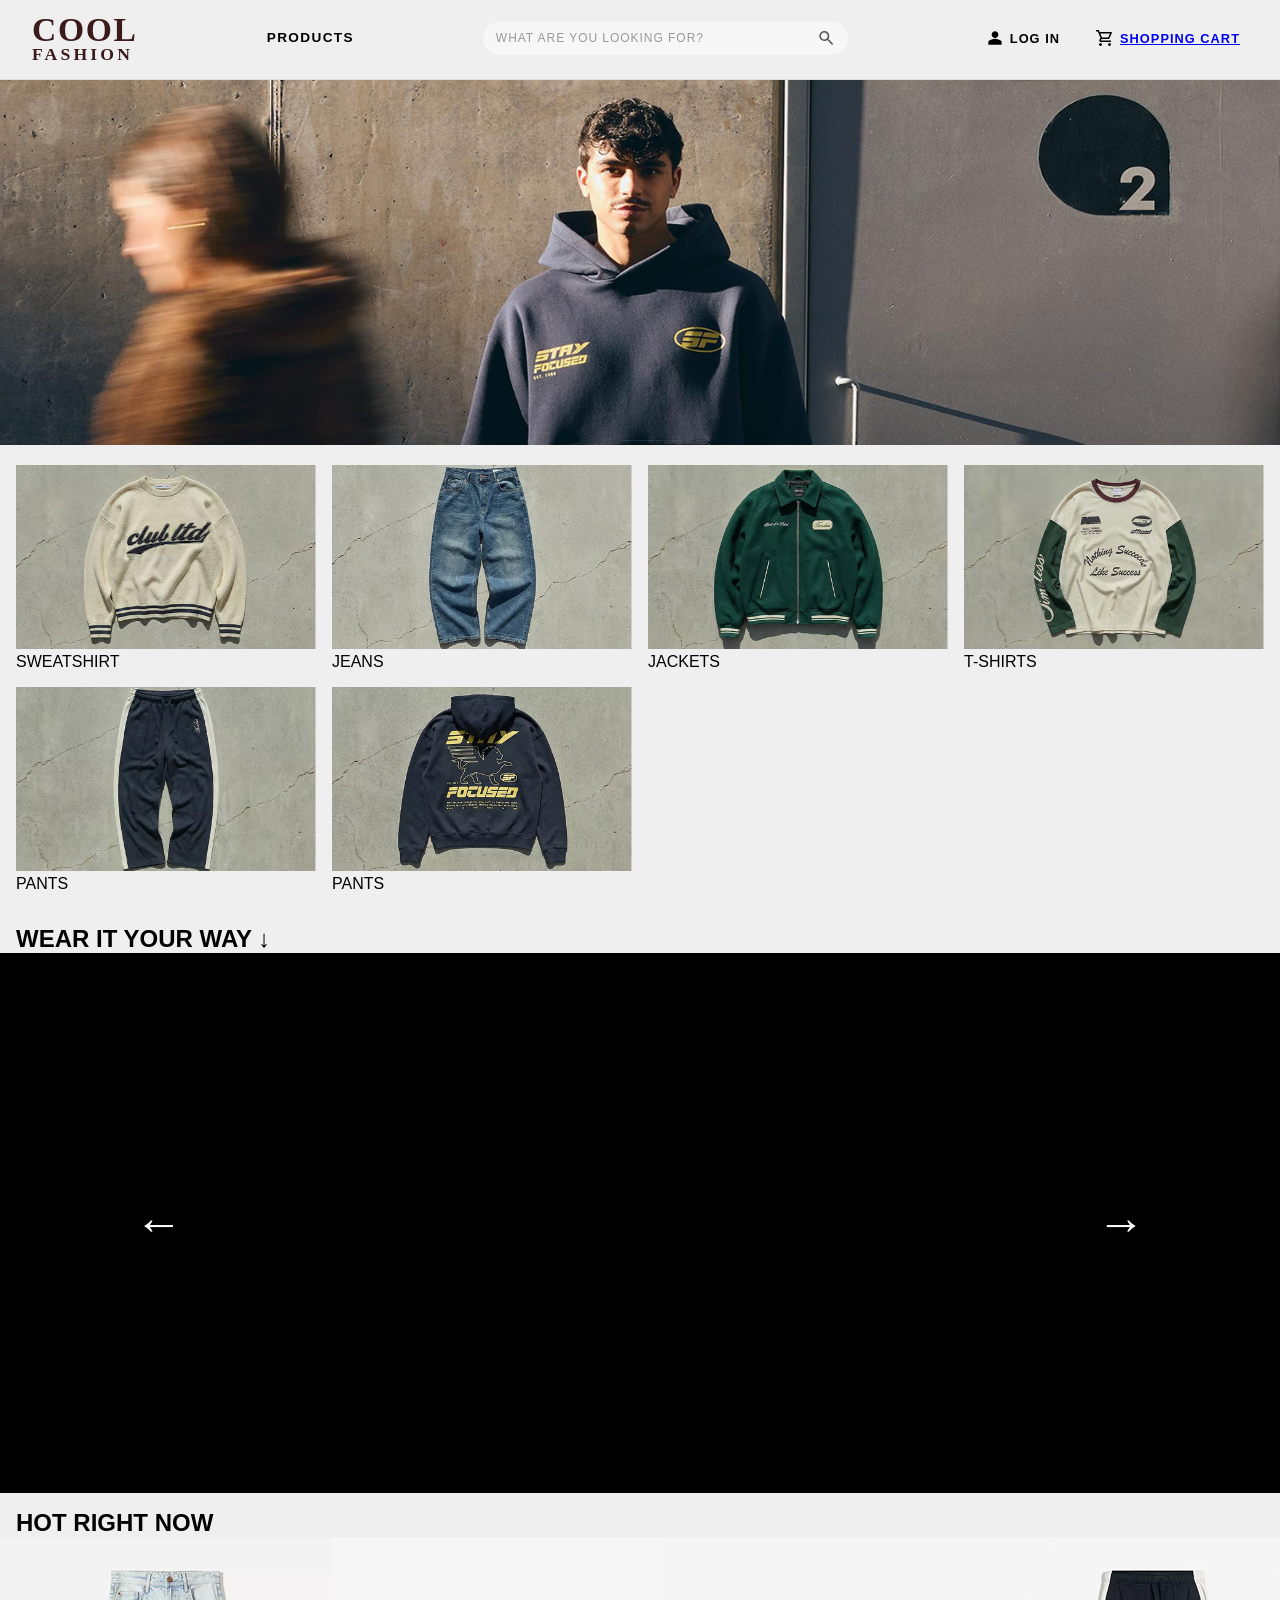
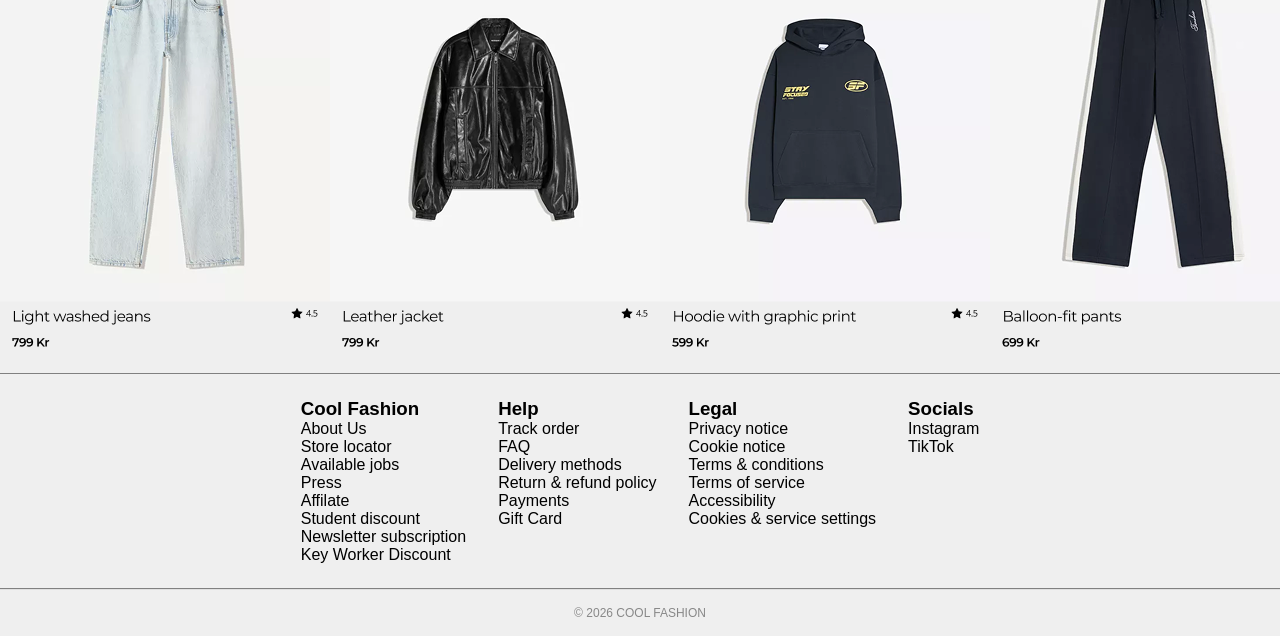
==== pages/index.html @ 9064fbfc "first commit" ====
<!DOCTYPE html>
<html lang="en">

<head>
    <meta charset="UTF-8">
    <meta name="viewport" content="width=device-width, initial-scale=1.0">
    <title>Cool Fashion</title>
    <link rel="stylesheet" href="../styles/index.css">
    <link rel="stylesheet" href="../styles/footer.css">
    <link rel="stylesheet" href="../styles/navbar.css">


</head>

<body>
    <header>
        <nav>
            <div id="nav-logo">
                <a class="nav-logo-link" href="index.html">
                    <span class="logo-cool">COOL</span><br>
                    <span class="logo-fashion">FASHION</span>
                </a>
            </div>
            <div id="nav-links">
                <a class="nav-link" href="products.html">PRODUCTS</a>

            </div>
            <div id="nav-search-wrapper">
                <input id="nav-search" type="text" placeholder="WHAT ARE YOU LOOKING FOR?" />
                <svg xmlns="http://www.w3.org/2000/svg" height="20px" viewBox="0 -960 960 960" width="20px" fill="#555">
                    <path
                        d="M784-120 532-372q-30 24-69 38t-83 14q-109 0-184.5-75.5T120-580q0-109 75.5-184.5T380-840q109 0 184.5 75.5T640-580q0 44-14 83t-38 69l252 252-56 56ZM380-400q75 0 127.5-52.5T560-580q0-75-52.5-127.5T380-760q-75 0-127.5 52.5T200-580q0 75 52.5 127.5T380-400Z" />
                </svg>
            </div>
            <div id="nav-btns">
                <button class="nav-btn">
                    <svg xmlns="http://www.w3.org/2000/svg" height="20px" viewBox="0 -960 960 960" width="20px"
                        fill="#000000">
                        <path
                            d="M480-480q-66 0-113-47t-47-113q0-66 47-113t113-47q66 0 113 47t47 113q0 66-47 113t-113 47ZM160-160v-112q0-34 17.5-62.5T224-378q62-31 126-46.5T480-440q66 0 130 15.5T736-378q29 15 46.5 43.5T800-272v112H160Z" />
                    </svg>
                    LOG IN
                </button>
                <button class="nav-btn">

                    <svg xmlns="http://www.w3.org/2000/svg" height="20px" viewBox="0 -960 960 960" width="20px"
                        fill="#000000">
                        <path
                            d="M213-117.21q-21-21.21-21-51T213.21-219q21.21-21 51-21T315-218.79q21 21.21 21 51T314.79-117q-21.21 21-51 21T213-117.21Zm432 0q-21-21.21-21-51T645.21-219q21.21-21 51-21T747-218.79q21 21.21 21 51T746.79-117q-21.21 21-51 21T645-117.21ZM253-696l83 192h301l82-192H253Zm-31-72h570q14 0 20.5 11t1.5 23L702.63-476.14Q694-456 676.5-444T637-432H317l-42 72h493v72H276q-43 0-63.5-36.15-20.5-36.16.5-71.85l52-90-131-306H48v-72h133l41 96Zm114 264h301-301Z" />
                    </svg>
                    <a href="./shoppingcart.html">SHOPPING CART</a>
                </button>
            </div>
        </nav>
    </header>

    <main>
        <img id="heroImg" src="../images/Rectangle 112.png" />
        <section id=category>
            <div class="grid-item"> <img src="../images/Rectangle 282.png" />SWEATSHIRT</div>
            <div class="grid-item"><img src="../images/Rectangle 283.png" />JEANS</div>
            <div class="grid-item"><img src="../images/Rectangle 284.png" />JACKETS</div>
            <div class="grid-item"><img src="../images/Rectangle 285.png" />T-SHIRTS</div>
            <div class="grid-item"><img src="../images/Rectangle 286.png" />PANTS</div>
            <div class="grid-item"><img src="../images/Rectangle 287.png" />PANTS</div>
        </section>

        <h2>WEAR IT YOUR WAY ↓ </h2>

        <section id="wearityourway">
            <button class="previous-btn">←</button>
            <div class="flex-item"></div>
            <div class="flex-item"></div>
            <div class="flex-item"></div>
            <div class="flex-item"></div>
            <button class="next-btn">→</button>
        </section>

        <div class="product-grid" id="product-grid"></div>
        <h2>HOT RIGHT NOW</h2>
        <section id="hotrightnow">
            <div class="flex-ite"><img src="../images/Frame 43.png" /></div>
            <div class="flex-ite"><img src="../images/Frame 44.png" /></div>
            <div class="flex-ite"><img src="../images/Frame 45.png" /></div>
            <div class="flex-ite"><img src="../images/Frame 46.png" /></div>
            <div class="flex-ite"></div>
        </section>


    </main>

    <footer>
        <ul class="footer-ul">
            <h3>Cool Fashion</h3>
            <li>About Us</li>
            <li>Store locator</li>
            <li>Available jobs</li>
            <li>Press</li>
            <li>Affilate</li>
            <li>Student discount</li>
            <li>Newsletter subscription</li>
            <li>Key Worker Discount</li>
        </ul>
        <ul class="footer-ul">
            <h3>Help</h3>
            <li>Track order</li>
            <li>FAQ</li>
            <li>Delivery methods</li>
            <li>Return & refund policy</li>
            <li>Payments</li>
            <li>Gift Card</li>
        </ul>
        <ul class="footer-ul">
            <h3>Legal</h3>
            <li>Privacy notice</li>
            <li>Cookie notice</li>
            <li>Terms & conditions</li>
            <li>Terms of service</li>
            <li>Accessibility</li>
            <li>Cookies & service settings</li>
        </ul>
        <ul class="footer-ul">
            <h3>Socials</h3>
            <li>Instagram</li>
            <li>TikTok</li>
        </ul>
    </footer>
    <div id="page-bottom">© 2026 COOL FASHION</div>

    <script src="../javascript/scriptIndex.js"></script>
</body>

</html>
---- styles/index.css ----
* {
    box-sizing: border-box;
    margin: 0;
    padding: 0;
}

:root {
    --navbar-color: #EFEFEF;
    --text-color: #000000;
}

header {
    border-bottom: 1px solid #ddd;
}

main>h2 {
    margin-left: 1rem;
    margin-top: 1rem;
}

body {
    margin: 0;
    padding: 0;
    font-family: 'Arial', sans-serif;
    background-color: #EFEFEF;
    color: var(--text-color);
}


#heroImg {
    width: 100%;
}

.grid-item img {
    object-fit: cover;
    width: 100%;
}

#category {
    display: grid;
    justify-content: center;
    grid-template-columns: repeat(auto-fit, minmax(300px, 1fr));
    gap: 1rem;
    padding: 1rem;
}

#hotrightnow {
    display: flex;
}

#wearityourway {
    display: flex;
    justify-content: space-evenly;
    background-color: black;
    padding: 2rem;
    gap: 5rem;
    height: 60vh;
    align-items: center;
}

.next-btn {
    font-size: 3rem;
    border: none;
    background-color: black;
    color: white;
    height: 50vh;
}

.previous-btn {
    font-size: 3rem;
    height: 50vh;
    border: none;
    background-color: rgb(0, 0, 0);
    color: white;
}

.previous-btn:hover,
.next-btn:hover {
    background-color: gray;
}

.flex-item {
    height: 100%;
    display: flex;
    flex-direction: column;
    overflow: hidden;
}

.flex-item img {
    flex: 1;
    min-height: 0;
    width: 100%;
    object-fit: contain;
}

.product-title {
    font-size: 0.8rem;
    margin: 0;
    white-space: nowrap;
    overflow: hidden;
    text-overflow: ellipsis;
}

.product-price {
    font-size: 0.8rem;
    margin: 0;
}
---- styles/footer.css ----
footer {
    border-top: 1px solid gray;
    border-bottom: 1px solid gray;
    display: flex;
    justify-content: center;
    margin-top: 1rem;
    gap: 2rem;
    padding: 1.5rem;
}

#page-bottom {
    text-align: center;
    padding: 1rem;
    font-size: 0.75rem;
    color: #888;
    font-family: Arial, sans-serif;
    border-top: 1px solid #e0e0e0;
}

.footer-ul {
    list-style: none;
    font-weight: 200;
}

.footer-ul>li:hover {
    text-decoration: underline;

}
---- styles/navbar.css ----
nav {
    display: flex;
    align-items: center;
    justify-content: space-between;
    padding: 0.8rem 2rem;
    background-color: var(--navbar-color);
    border-bottom: 2px solid #EFEFEF;
    font-family: 'Arial Narrow', Arial, sans-serif;
    letter-spacing: 0.05em;
}

#nav-logo {
    line-height: 1;
}

.nav-logo-link {
    text-decoration: none;
}

#nav-links {
    display: flex;
    gap: 2rem;

}

.logo-cool {
    font-size: 2.1rem;
    font-weight: 900;
    color: #3a1a1a;
    letter-spacing: 0.05em;
    font-family: Georgia, serif;
}

.logo-fashion {
    font-size: 1.1rem;
    font-weight: 700;
    color: #3a1a1a;
    letter-spacing: 0.18em;
    font-family: Georgia, serif;
    margin-left: 0px;
}

.nav-link {
    text-decoration: none;
    color: var(--text-color);
    font-weight: 600;
    font-size: 0.85rem;
    letter-spacing: 0.1em;
    padding-bottom: 2px;
}

.nav-link.active {
    border-bottom: 2px solid var(--text-color);
}

.nav-link:hover {
    border-bottom: 2px solid var(--text-color);
}

#nav-search-wrapper {
    display: flex;
    align-items: center;
    background-color: rgba(255, 255, 255, 0.5);
    border-radius: 2px;
    padding: 0.4rem 0.8rem;
    gap: 0.5rem;
    width: 30%;
    border-radius: 10rem;
    justify-content: center;
}

#nav-search {
    border: none;
    background: transparent;
    outline: none;
    font-size: 0.75rem;
    letter-spacing: 0.08em;
    color: var(--text-color);
    width: 100%;
}

#nav-search::placeholder {
    color: #999;
}

#nav-btns {
    display: flex;
    align-items: center;
    gap: 1.2rem;
}

.nav-btn {
    border: none;
    background: transparent;
    display: flex;
    align-items: center;
    gap: 0.3rem;
    font-size: 0.8rem;
    font-weight: 600;
    letter-spacing: 0.08em;
    cursor: pointer;
    color: var(--text-color);
    padding: 0.3rem 0.5rem;
}

.nav-btn:hover {
    background-color: rgba(0, 0, 0, 0.07);
    border-radius: 3px;
}
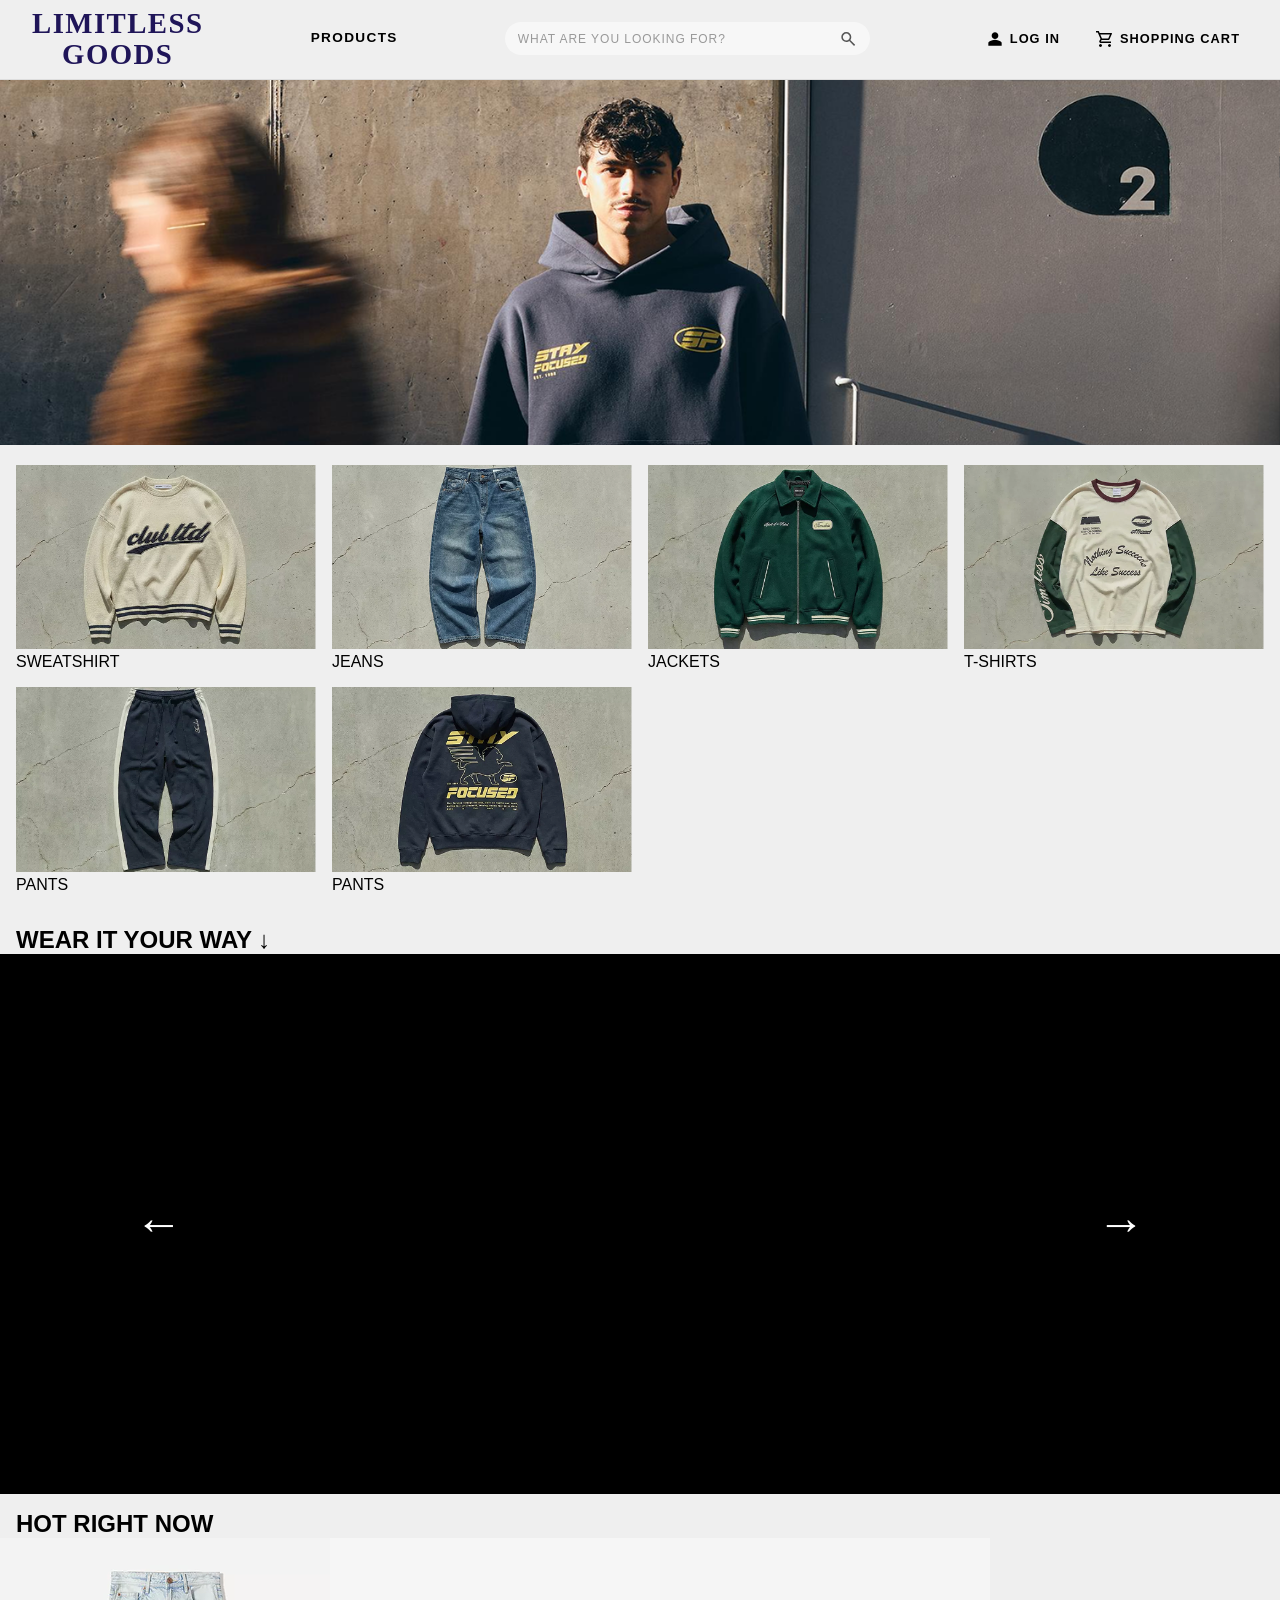
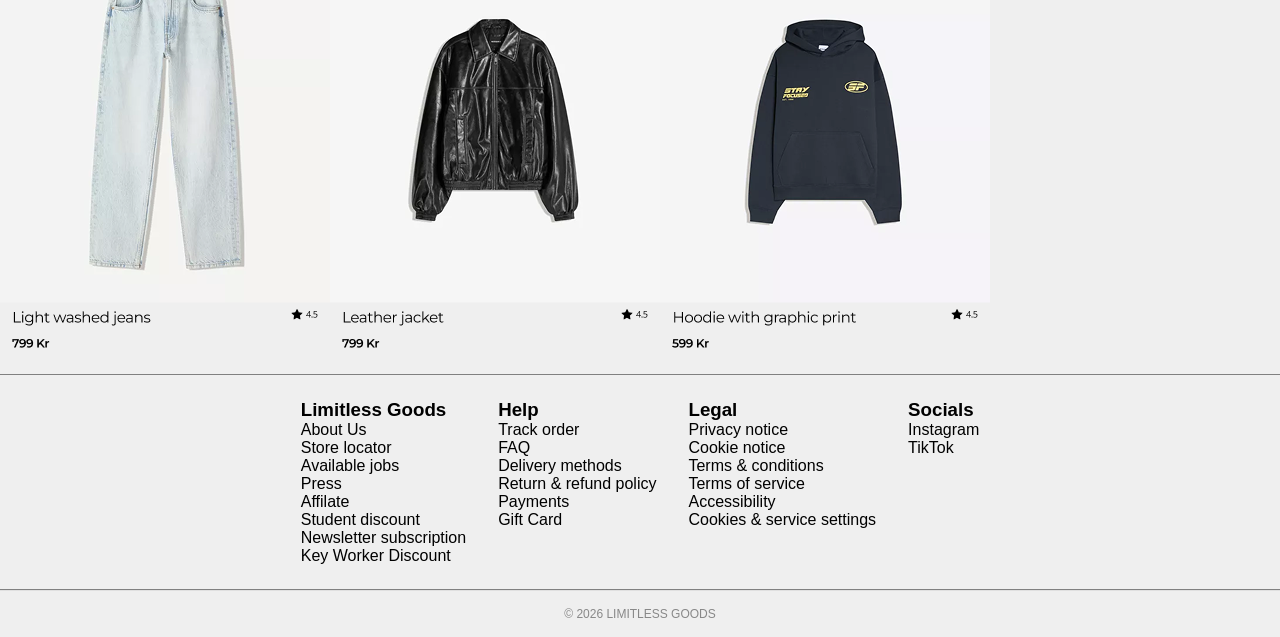
==== commit 5ed8bf98: "worked on cart and item system" ====
--- a/pages/index.html
+++ b/pages/index.html
@@ -17,8 +17,8 @@
         <nav>
             <div id="nav-logo">
                 <a class="nav-logo-link" href="index.html">
-                    <span class="logo-cool">COOL</span><br>
-                    <span class="logo-fashion">FASHION</span>
+                    <span class="logo-name">LIMITLESS</span><br>
+                    <span class="logo-name">GOODS</span>
                 </a>
             </div>
             <div id="nav-links">
@@ -82,8 +82,6 @@
             <div class="flex-ite"><img src="../images/Frame 43.png" /></div>
             <div class="flex-ite"><img src="../images/Frame 44.png" /></div>
             <div class="flex-ite"><img src="../images/Frame 45.png" /></div>
-            <div class="flex-ite"><img src="../images/Frame 46.png" /></div>
-            <div class="flex-ite"></div>
         </section>
 
 
@@ -91,7 +89,7 @@
 
     <footer>
         <ul class="footer-ul">
-            <h3>Cool Fashion</h3>
+            <h3>Limitless Goods</h3>
             <li>About Us</li>
             <li>Store locator</li>
             <li>Available jobs</li>
@@ -125,7 +123,7 @@
             <li>TikTok</li>
         </ul>
     </footer>
-    <div id="page-bottom">© 2026 COOL FASHION</div>
+    <div id="page-bottom">© 2026 LIMITLESS GOODS</div>
 
     <script src="../javascript/scriptIndex.js"></script>
 </body>
--- a/styles/navbar.css
+++ b/styles/navbar.css
@@ -1,5 +1,11 @@
+body {
+    margin: 0;
+    padding: 0;
+}
+
 nav {
     display: flex;
+    min-width: auto;
     align-items: center;
     justify-content: space-between;
     padding: 0.8rem 2rem;
@@ -9,8 +15,13 @@
     letter-spacing: 0.05em;
 }
 
+:root {
+    --navbar-color: #EFEFEF;
+    --text-color: #000000;
+}
+
 #nav-logo {
-    line-height: 1;
+    line-height: 0.7;
 }
 
 .nav-logo-link {
@@ -20,24 +31,16 @@
 #nav-links {
     display: flex;
     gap: 2rem;
-
 }
 
-.logo-cool {
-    font-size: 2.1rem;
+.logo-name {
+    display: flex;
+    justify-content: center;
+    font-size: 1.8rem;
     font-weight: 900;
-    color: #3a1a1a;
+    color: #1f1558;
     letter-spacing: 0.05em;
     font-family: Georgia, serif;
-}
-
-.logo-fashion {
-    font-size: 1.1rem;
-    font-weight: 700;
-    color: #3a1a1a;
-    letter-spacing: 0.18em;
-    font-family: Georgia, serif;
-    margin-left: 0px;
 }
 
 .nav-link {
@@ -106,4 +109,9 @@
 .nav-btn:hover {
     background-color: rgba(0, 0, 0, 0.07);
     border-radius: 3px;
+}
+
+.nav-btn a {
+    text-decoration: none;
+    color: var(--text-color);
 }
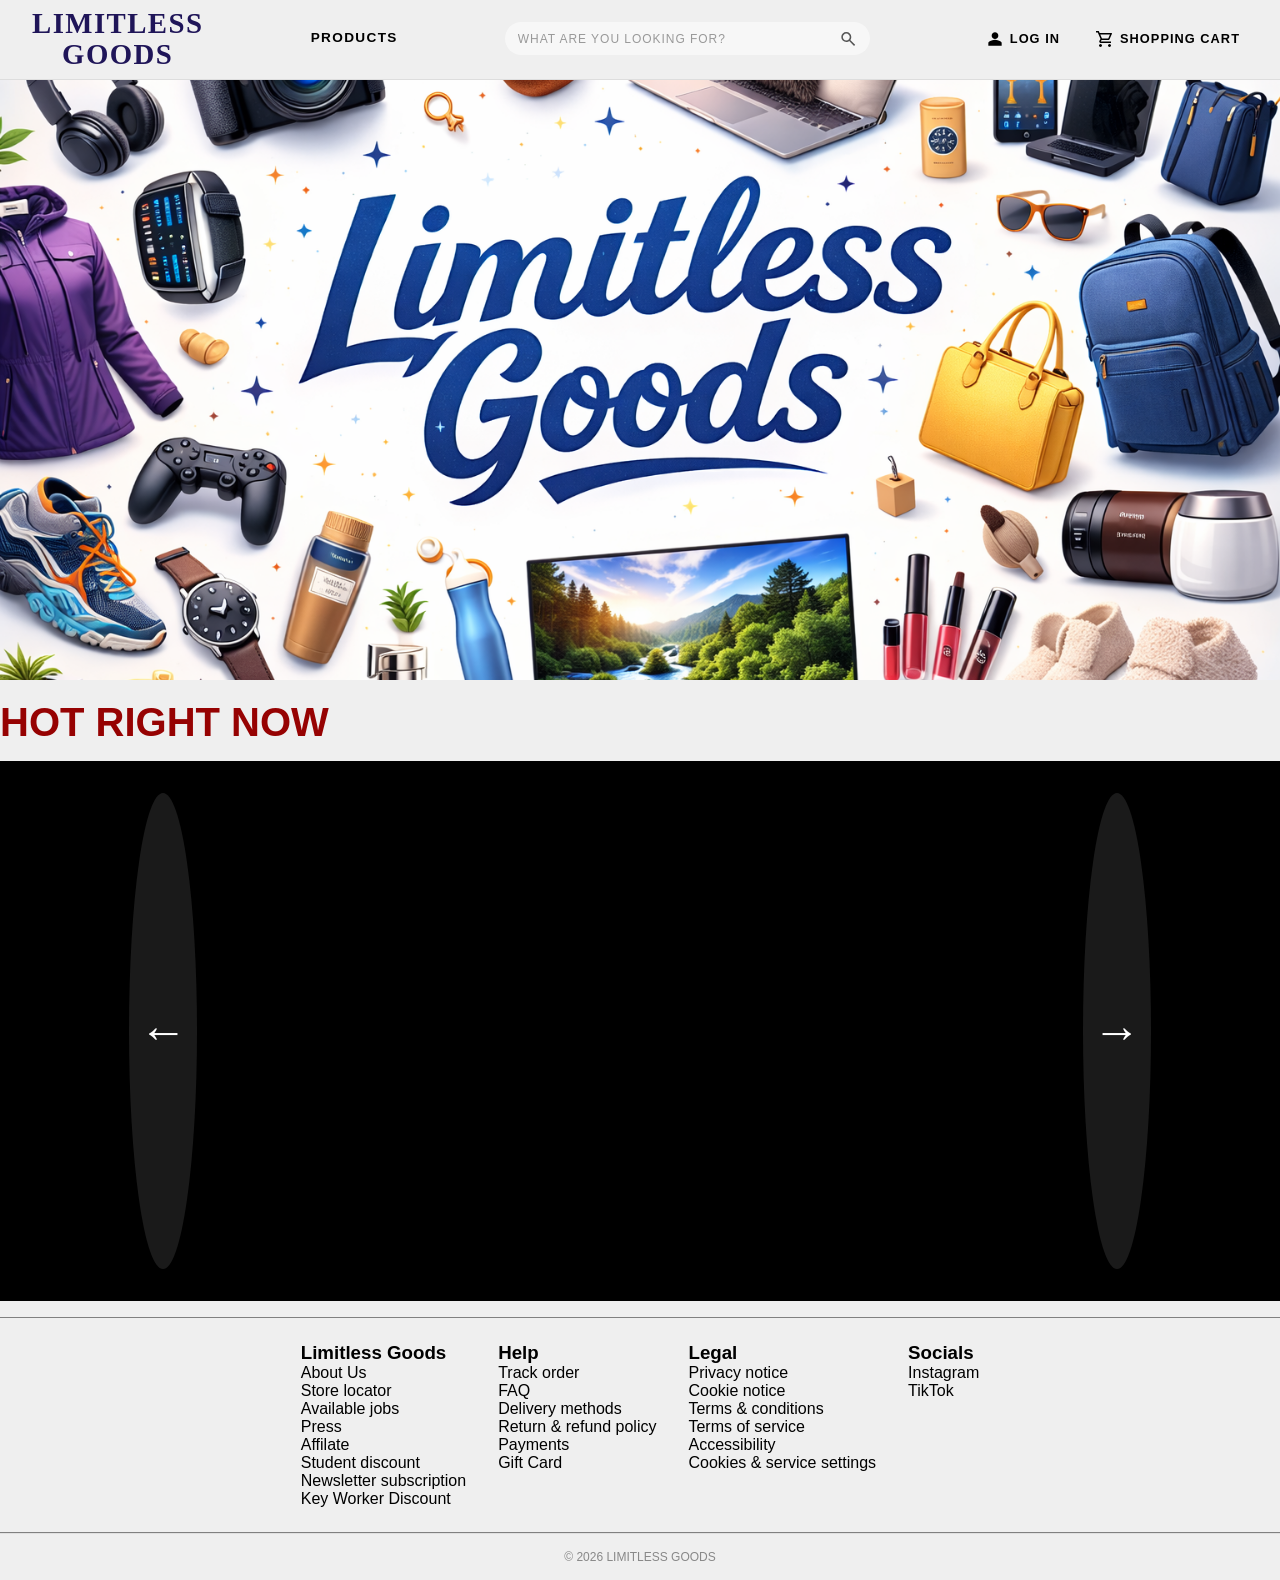
==== commit 34f68a51: "small changes to frontside" ====
--- a/pages/index.html
+++ b/pages/index.html
@@ -4,7 +4,7 @@
 <head>
     <meta charset="UTF-8">
     <meta name="viewport" content="width=device-width, initial-scale=1.0">
-    <title>Cool Fashion</title>
+    <title>Limitless Goods</title>
     <link rel="stylesheet" href="../styles/index.css">
     <link rel="stylesheet" href="../styles/footer.css">
     <link rel="stylesheet" href="../styles/navbar.css">
@@ -55,18 +55,8 @@
     </header>
 
     <main>
-        <img id="heroImg" src="../images/Rectangle 112.png" />
-        <section id=category>
-            <div class="grid-item"> <img src="../images/Rectangle 282.png" />SWEATSHIRT</div>
-            <div class="grid-item"><img src="../images/Rectangle 283.png" />JEANS</div>
-            <div class="grid-item"><img src="../images/Rectangle 284.png" />JACKETS</div>
-            <div class="grid-item"><img src="../images/Rectangle 285.png" />T-SHIRTS</div>
-            <div class="grid-item"><img src="../images/Rectangle 286.png" />PANTS</div>
-            <div class="grid-item"><img src="../images/Rectangle 287.png" />PANTS</div>
-        </section>
-
-        <h2>WEAR IT YOUR WAY ↓ </h2>
-
+        <img id="heroImg" src="../images/Limitless Goods.png" />
+        <h2>HOT RIGHT NOW</h2>
         <section id="wearityourway">
             <button class="previous-btn">←</button>
             <div class="flex-item"></div>
@@ -75,16 +65,6 @@
             <div class="flex-item"></div>
             <button class="next-btn">→</button>
         </section>
-
-        <div class="product-grid" id="product-grid"></div>
-        <h2>HOT RIGHT NOW</h2>
-        <section id="hotrightnow">
-            <div class="flex-ite"><img src="../images/Frame 43.png" /></div>
-            <div class="flex-ite"><img src="../images/Frame 44.png" /></div>
-            <div class="flex-ite"><img src="../images/Frame 45.png" /></div>
-        </section>
-
-
     </main>
 
     <footer>
--- a/styles/index.css
+++ b/styles/index.css
@@ -14,8 +14,11 @@
 }
 
 main>h2 {
-    margin-left: 1rem;
     margin-top: 1rem;
+    margin-bottom: 1rem;
+    justify-self: center;
+    font-size: 2.5rem;
+    color: rgb(150, 2, 2);
 }
 
 body {
@@ -29,19 +32,13 @@
 
 #heroImg {
     width: 100%;
+    height: 600px;
+    object-fit: cover;
 }
 
 .grid-item img {
     object-fit: cover;
     width: 100%;
-}
-
-#category {
-    display: grid;
-    justify-content: center;
-    grid-template-columns: repeat(auto-fit, minmax(300px, 1fr));
-    gap: 1rem;
-    padding: 1rem;
 }
 
 #hotrightnow {
@@ -58,25 +55,29 @@
     align-items: center;
 }
 
-.next-btn {
+.next-btn,
+.previous-btn {
+    display: flex;
+    justify-content: center;
+    align-items: center;
+
     font-size: 3rem;
     border: none;
-    background-color: black;
     color: white;
-    height: 50vh;
-}
+    height: 100%;
 
-.previous-btn {
-    font-size: 3rem;
-    height: 50vh;
-    border: none;
-    background-color: rgb(0, 0, 0);
-    color: white;
+    background: rgba(255, 255, 255, 0.1);
+    border-radius: 50%;
+    padding: 10px;
+    backdrop-filter: blur(5px);
+
+    transition: all 0.3s ease;
 }
 
 .previous-btn:hover,
 .next-btn:hover {
-    background-color: gray;
+    background: rgba(255, 255, 255, 0.2);
+    transform: scale(1.1);
 }
 
 .flex-item {
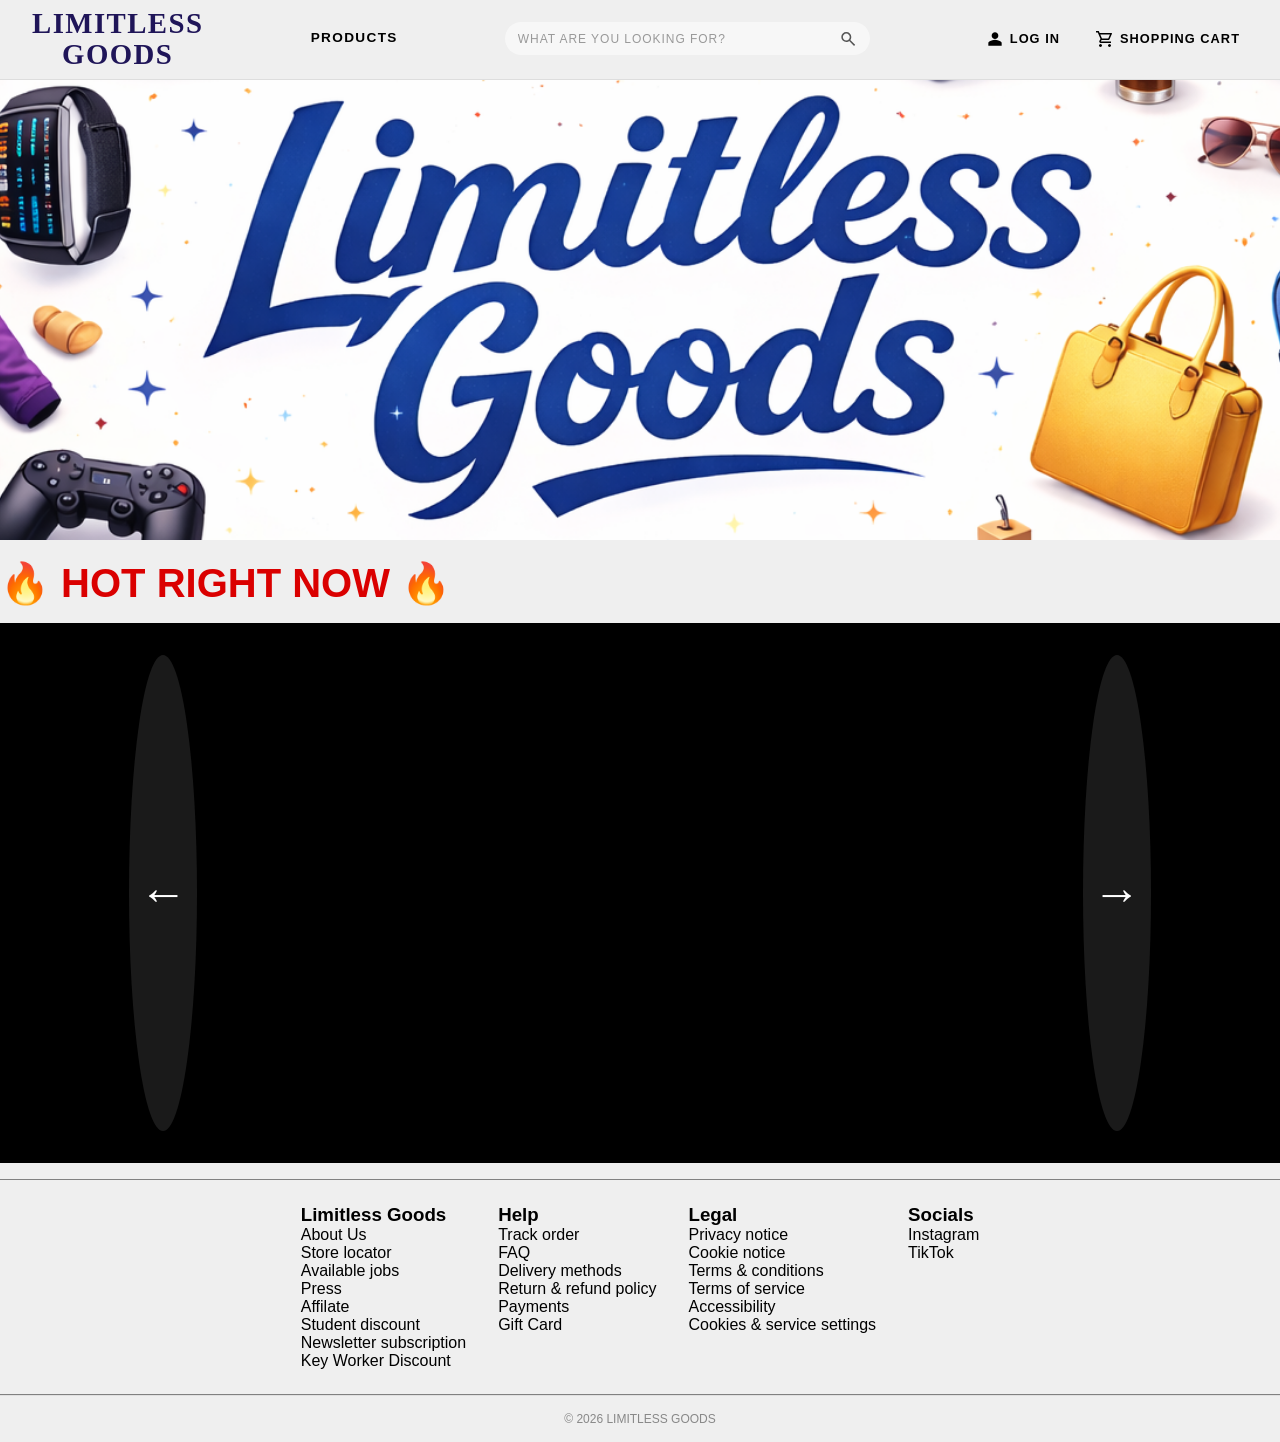
==== commit 56eb289d: "changed api cause fakeapistore is down" ====
--- a/pages/index.html
+++ b/pages/index.html
@@ -55,8 +55,8 @@
     </header>
 
     <main>
-        <img id="heroImg" src="../images/Limitless Goods.png" />
-        <h2>HOT RIGHT NOW</h2>
+        <img id="heroImg" src="../images/Gränslösa varor i fokus.png" />
+        <h2>🔥 HOT RIGHT NOW 🔥</h2>
         <section id="wearityourway">
             <button class="previous-btn">←</button>
             <div class="flex-item"></div>
--- a/styles/index.css
+++ b/styles/index.css
@@ -18,7 +18,8 @@
     margin-bottom: 1rem;
     justify-self: center;
     font-size: 2.5rem;
-    color: rgb(150, 2, 2);
+    font-family: 'Arial', sans-serif;
+    color: rgb(218, 0, 0);
 }
 
 body {
@@ -32,7 +33,7 @@
 
 #heroImg {
     width: 100%;
-    height: 600px;
+    height: 460px;
     object-fit: cover;
 }
 
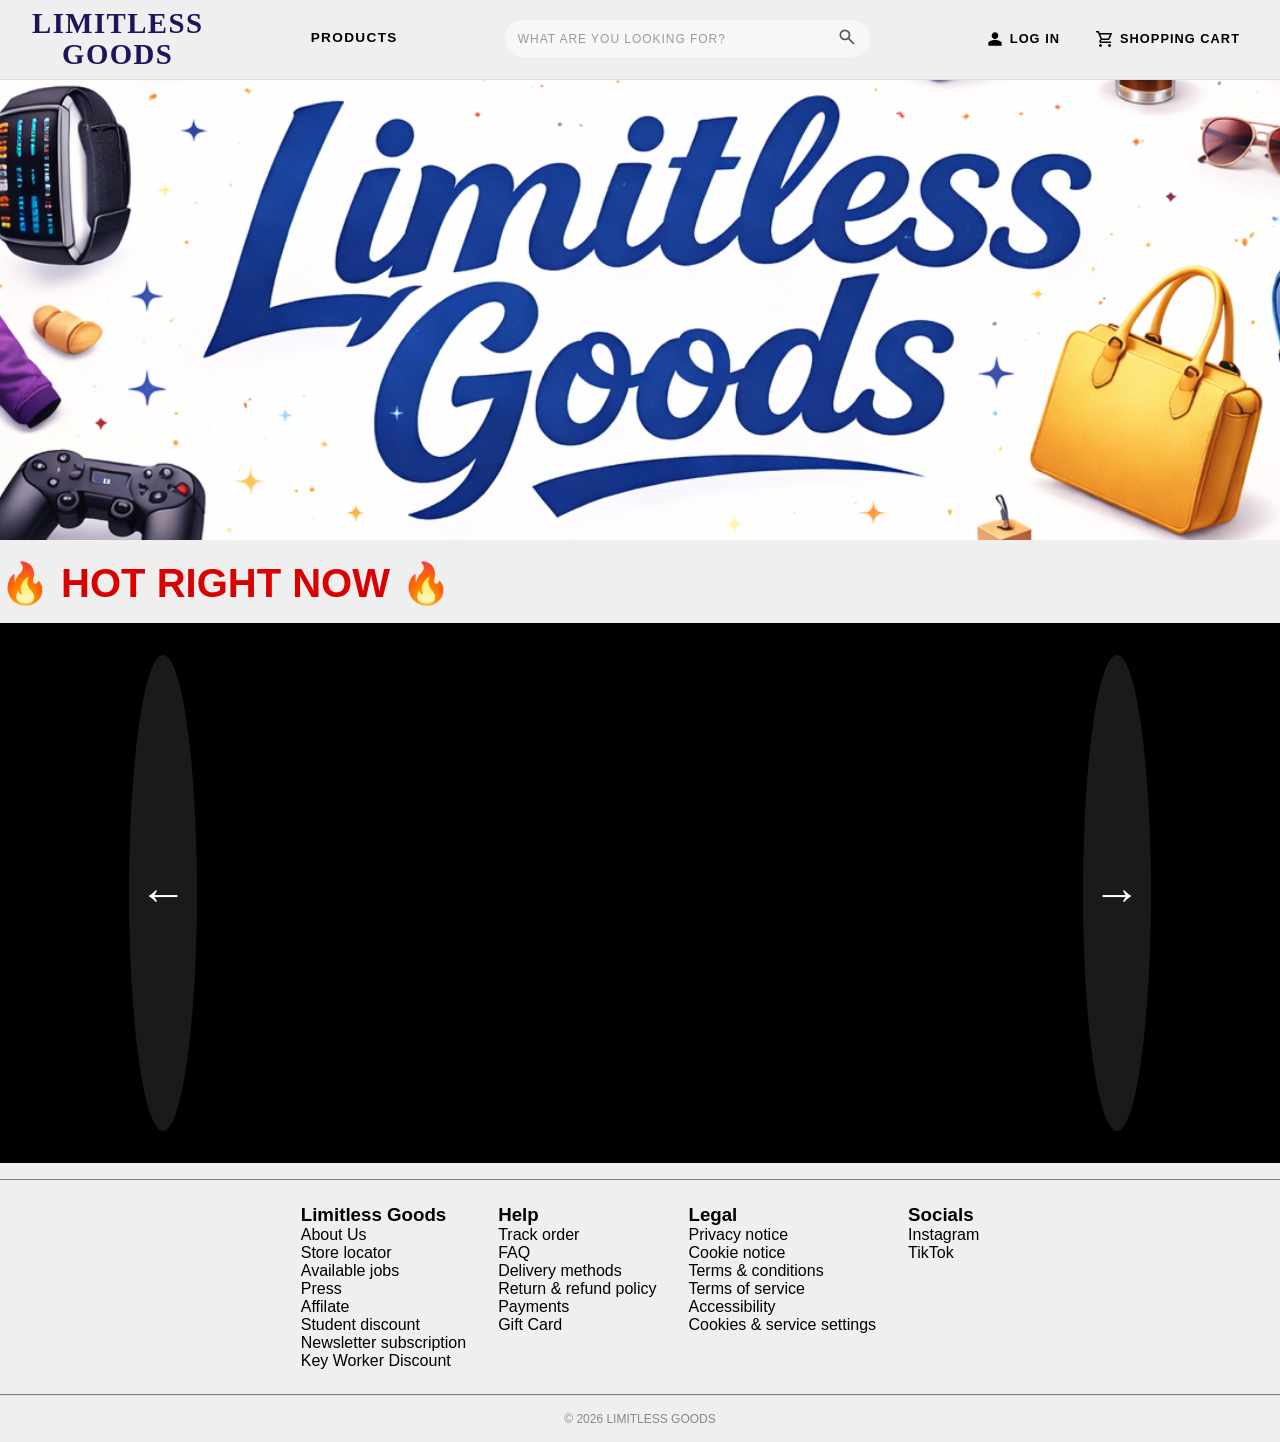
==== commit 148bc62b: "added search function and improved css" ====
--- a/pages/index.html
+++ b/pages/index.html
@@ -27,10 +27,12 @@
             </div>
             <div id="nav-search-wrapper">
                 <input id="nav-search" type="text" placeholder="WHAT ARE YOU LOOKING FOR?" />
-                <svg xmlns="http://www.w3.org/2000/svg" height="20px" viewBox="0 -960 960 960" width="20px" fill="#555">
-                    <path
-                        d="M784-120 532-372q-30 24-69 38t-83 14q-109 0-184.5-75.5T120-580q0-109 75.5-184.5T380-840q109 0 184.5 75.5T640-580q0 44-14 83t-38 69l252 252-56 56ZM380-400q75 0 127.5-52.5T560-580q0-75-52.5-127.5T380-760q-75 0-127.5 52.5T200-580q0 75 52.5 127.5T380-400Z" />
-                </svg>
+                <a id="search-btn"><svg xmlns="http://www.w3.org/2000/svg" height="20px" viewBox="0 -960 960 960"
+                        width="20px" fill="#555">
+                        <path
+                            d="M784-120 532-372q-30 24-69 38t-83 14q-109 0-184.5-75.5T120-580q0-109 75.5-184.5T380-840q109 0 184.5 75.5T640-580q0 44-14 83t-38 69l252 252-56 56ZM380-400q75 0 127.5-52.5T560-580q0-75-52.5-127.5T380-760q-75 0-127.5 52.5T200-580q0 75 52.5 127.5T380-400Z" />
+                    </svg>
+                </a>
             </div>
             <div id="nav-btns">
                 <button class="nav-btn">
@@ -106,6 +108,9 @@
     <div id="page-bottom">© 2026 LIMITLESS GOODS</div>
 
     <script src="../javascript/scriptIndex.js"></script>
+    <script src="../javascript/scriptProducts.js"></script>
+    <script src="../javascript/navbar.js"></script>
+    <script src="../javascript/storage.js"></script>
 </body>
 
 </html>
--- a/styles/navbar.css
+++ b/styles/navbar.css
@@ -31,6 +31,12 @@
 #nav-links {
     display: flex;
     gap: 2rem;
+}
+
+#search-btn:hover {
+    background-color: rgb(210, 208, 208);
+    border-radius: 15px;
+    padding: 1px;
 }
 
 .logo-name {
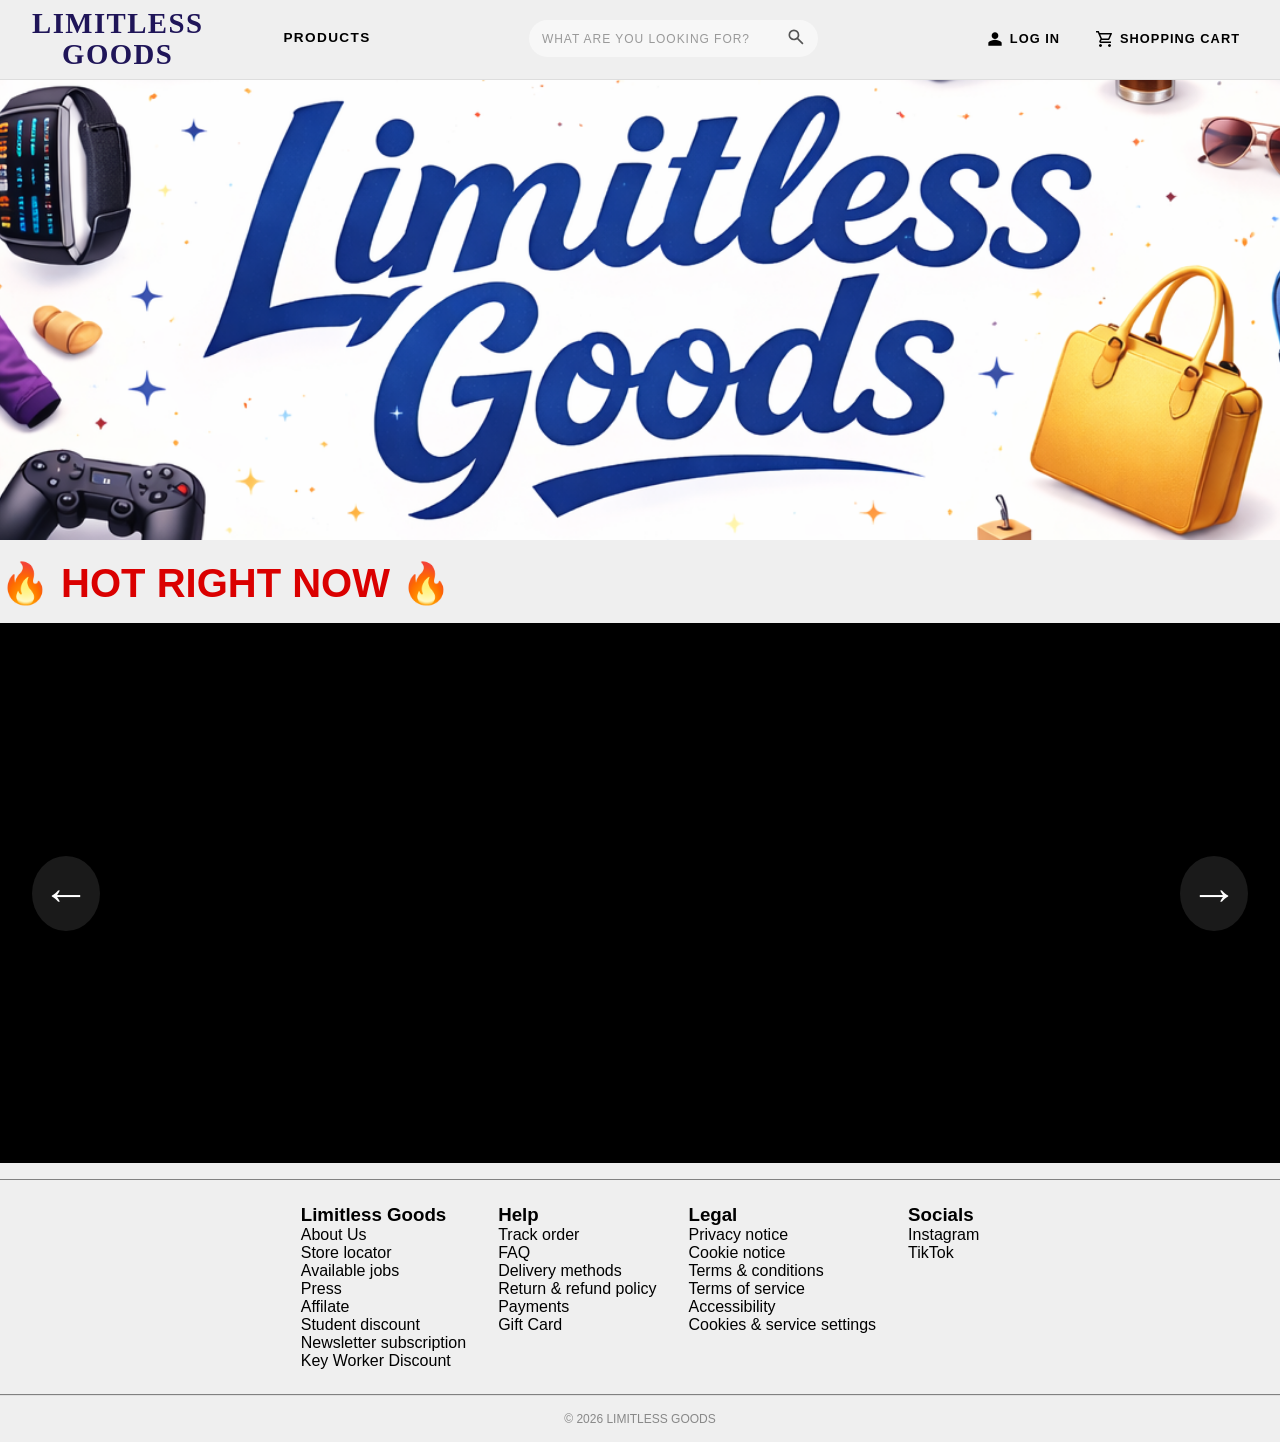
==== commit 7363b2ed: "Added responsive design & fixed few bugs, new styling and added comments on a few parts of the code" ====
--- a/pages/index.html
+++ b/pages/index.html
@@ -21,38 +21,44 @@
                     <span class="logo-name">GOODS</span>
                 </a>
             </div>
-            <div id="nav-links">
-                <a class="nav-link" href="products.html">PRODUCTS</a>
+            <button id="menu-toggle" class="menu-toggle">☰</button>
 
+            <div id="nav-menu">
+                <div id="nav-links">
+                    <a class="nav-link" href="products.html">PRODUCTS</a>
+                </div>
+
+                <div id="nav-search-wrapper">
+                    <input id="nav-search" type="text" placeholder="WHAT ARE YOU LOOKING FOR?" />
+                    <a id="search-btn"><svg xmlns="http://www.w3.org/2000/svg" height="20px" viewBox="0 -960 960 960"
+                            width="20px" fill="#555">
+                            <path
+                                d="M784-120 532-372q-30 24-69 38t-83 14q-109 0-184.5-75.5T120-580q0-109 75.5-184.5T380-840q109 0 184.5 75.5T640-580q0 44-14 83t-38 69l252 252-56 56ZM380-400q75 0 127.5-52.5T560-580q0-75-52.5-127.5T380-760q-75 0-127.5 52.5T200-580q0 75 52.5 127.5T380-400Z" />
+                        </svg>
+                    </a>
+                </div>
+
+                <div id="nav-btns">
+                    <button class="nav-btn">
+                        <svg xmlns="http://www.w3.org/2000/svg" height="20px" viewBox="0 -960 960 960" width="20px"
+                            fill="#000000">
+                            <path
+                                d="M480-480q-66 0-113-47t-47-113q0-66 47-113t113-47q66 0 113 47t47 113q0 66-47 113t-113 47ZM160-160v-112q0-34 17.5-62.5T224-378q62-31 126-46.5T480-440q66 0 130 15.5T736-378q29 15 46.5 43.5T800-272v112H160Z" />
+                        </svg>
+                        LOG IN
+                    </button>
+
+                    <button class="nav-btn">
+                        <svg xmlns="http://www.w3.org/2000/svg" height="20px" viewBox="0 -960 960 960" width="20px"
+                            fill="#000000">
+                            <path
+                                d="M213-117.21q-21-21.21-21-51T213.21-219q21.21-21 51-21T315-218.79q21 21.21 21 51T314.79-117q-21.21 21-51 21T213-117.21Zm432 0q-21-21.21-21-51T645.21-219q21.21-21 51-21T747-218.79q21 21.21 21 51T746.79-117q-21.21 21-51 21T645-117.21ZM253-696l83 192h301l82-192H253Zm-31-72h570q14 0 20.5 11t1.5 23L702.63-476.14Q694-456 676.5-444T637-432H317l-42 72h493v72H276q-43 0-63.5-36.15-20.5-36.16.5-71.85l52-90-131-306H48v-72h133l41 96Zm114 264h301-301Z" />
+                        </svg>
+                        <a href="./shoppingcart.html">SHOPPING CART</a>
+                    </button>
+                </div>
             </div>
-            <div id="nav-search-wrapper">
-                <input id="nav-search" type="text" placeholder="WHAT ARE YOU LOOKING FOR?" />
-                <a id="search-btn"><svg xmlns="http://www.w3.org/2000/svg" height="20px" viewBox="0 -960 960 960"
-                        width="20px" fill="#555">
-                        <path
-                            d="M784-120 532-372q-30 24-69 38t-83 14q-109 0-184.5-75.5T120-580q0-109 75.5-184.5T380-840q109 0 184.5 75.5T640-580q0 44-14 83t-38 69l252 252-56 56ZM380-400q75 0 127.5-52.5T560-580q0-75-52.5-127.5T380-760q-75 0-127.5 52.5T200-580q0 75 52.5 127.5T380-400Z" />
-                    </svg>
-                </a>
-            </div>
-            <div id="nav-btns">
-                <button class="nav-btn">
-                    <svg xmlns="http://www.w3.org/2000/svg" height="20px" viewBox="0 -960 960 960" width="20px"
-                        fill="#000000">
-                        <path
-                            d="M480-480q-66 0-113-47t-47-113q0-66 47-113t113-47q66 0 113 47t47 113q0 66-47 113t-113 47ZM160-160v-112q0-34 17.5-62.5T224-378q62-31 126-46.5T480-440q66 0 130 15.5T736-378q29 15 46.5 43.5T800-272v112H160Z" />
-                    </svg>
-                    LOG IN
-                </button>
-                <button class="nav-btn">
 
-                    <svg xmlns="http://www.w3.org/2000/svg" height="20px" viewBox="0 -960 960 960" width="20px"
-                        fill="#000000">
-                        <path
-                            d="M213-117.21q-21-21.21-21-51T213.21-219q21.21-21 51-21T315-218.79q21 21.21 21 51T314.79-117q-21.21 21-51 21T213-117.21Zm432 0q-21-21.21-21-51T645.21-219q21.21-21 51-21T747-218.79q21 21.21 21 51T746.79-117q-21.21 21-51 21T645-117.21ZM253-696l83 192h301l82-192H253Zm-31-72h570q14 0 20.5 11t1.5 23L702.63-476.14Q694-456 676.5-444T637-432H317l-42 72h493v72H276q-43 0-63.5-36.15-20.5-36.16.5-71.85l52-90-131-306H48v-72h133l41 96Zm114 264h301-301Z" />
-                    </svg>
-                    <a href="./shoppingcart.html">SHOPPING CART</a>
-                </button>
-            </div>
         </nav>
     </header>
 
@@ -108,7 +114,6 @@
     <div id="page-bottom">© 2026 LIMITLESS GOODS</div>
 
     <script src="../javascript/scriptIndex.js"></script>
-    <script src="../javascript/scriptProducts.js"></script>
     <script src="../javascript/navbar.js"></script>
     <script src="../javascript/storage.js"></script>
 </body>
--- a/styles/index.css
+++ b/styles/index.css
@@ -49,11 +49,13 @@
 #wearityourway {
     display: flex;
     justify-content: space-evenly;
+    align-items: center;
     background-color: black;
     padding: 2rem;
     gap: 5rem;
-    height: 60vh;
+    min-height: 60vh;
     align-items: center;
+    overflow: hidden;
 }
 
 .next-btn,
@@ -82,15 +84,16 @@
 }
 
 .flex-item {
+    flex: 1;
     height: 100%;
     display: flex;
     flex-direction: column;
     overflow: hidden;
+    max-width: 300px;
 }
 
 .flex-item img {
-    flex: 1;
-    min-height: 0;
+    height: 100%;
     width: 100%;
     object-fit: contain;
 }
@@ -106,4 +109,59 @@
 .product-price {
     font-size: 0.8rem;
     margin: 0;
+}
+
+@media (max-width: 768px) {
+
+    #wearityourway {
+        flex-wrap: wrap;
+        justify-content: center;
+        gap: 1rem;
+        padding: 2rem 1rem;
+        height: auto;
+    }
+
+    .flex-item {
+        flex: 1 1 calc(50% - 1rem);
+        max-width: 320px;
+        display: flex;
+        justify-content: center;
+    }
+
+    .flex-item img {
+        width: 100%;
+        height: auto;
+        object-fit: contain;
+    }
+
+    .next-btn,
+    .previous-btn {
+        font-size: 2.2rem;
+        height: auto;
+        padding: 8px;
+    }
+
+    main h2 {
+        font-size: 2rem;
+        text-align: center;
+    }
+}
+
+@media (max-width: 480px) {
+    #wearityouway {
+        overflow-x: auto;
+        scroll-snap-type: x mandatory;
+        justify-content: flex-start;
+    }
+
+    .flex-item {
+        min-width: 80%;
+        scroll-snap-type: center;
+    }
+
+    main h2 {
+        font-size: 1.7rem;
+    }
+
+
 }
--- a/styles/footer.css
+++ b/styles/footer.css
@@ -25,4 +25,13 @@
 .footer-ul>li:hover {
     text-decoration: underline;
 
-}+}
+
+@media (max-width: 768px) {
+    footer {
+        display: flex;
+        flex-direction: column;
+    }
+}
+
+@media (max-width: 480px) {}
--- a/styles/navbar.css
+++ b/styles/navbar.css
@@ -7,12 +7,21 @@
     display: flex;
     min-width: auto;
     align-items: center;
+    flex-wrap: nowrap;
     justify-content: space-between;
     padding: 0.8rem 2rem;
     background-color: var(--navbar-color);
     border-bottom: 2px solid #EFEFEF;
     font-family: 'Arial Narrow', Arial, sans-serif;
     letter-spacing: 0.05em;
+    gap: 5rem;
+}
+
+#nav-menu {
+    display: flex;
+    align-items: center;
+    justify-content: space-between;
+    width: 100%;
 }
 
 :root {
@@ -120,4 +129,58 @@
 .nav-btn a {
     text-decoration: none;
     color: var(--text-color);
+}
+
+#menu-toggle {
+    display: none;
+    font-size: 2rem;
+    background: none;
+    border: none;
+    cursor: pointer;
+}
+
+
+@media (max-width: 768px) {
+    nav {
+        flex-wrap: wrap;
+    }
+
+
+    #menu-toggle {
+        display: block;
+        align-self: flex-end;
+    }
+
+    #nav-menu {
+        display: none;
+        flex-direction: column;
+        justify-content: center;
+        align-items: flex-start;
+        width: 100%;
+        gap: 1rem;
+        padding: 1rem 0;
+    }
+
+    #nav-menu.active {
+        display: flex;
+    }
+
+    #nav-links,
+    #nav-btns {
+        margin-top: 1rem;
+        align-items: center;
+        flex-direction: column;
+        width: 100%;
+        gap: 1rem;
+    }
+
+    #nav-search-wrapper {
+        width: 100%;
+    }
+}
+
+@media (max-width: 480px) {
+    nav {
+        gap: 1rem;
+    }
 }
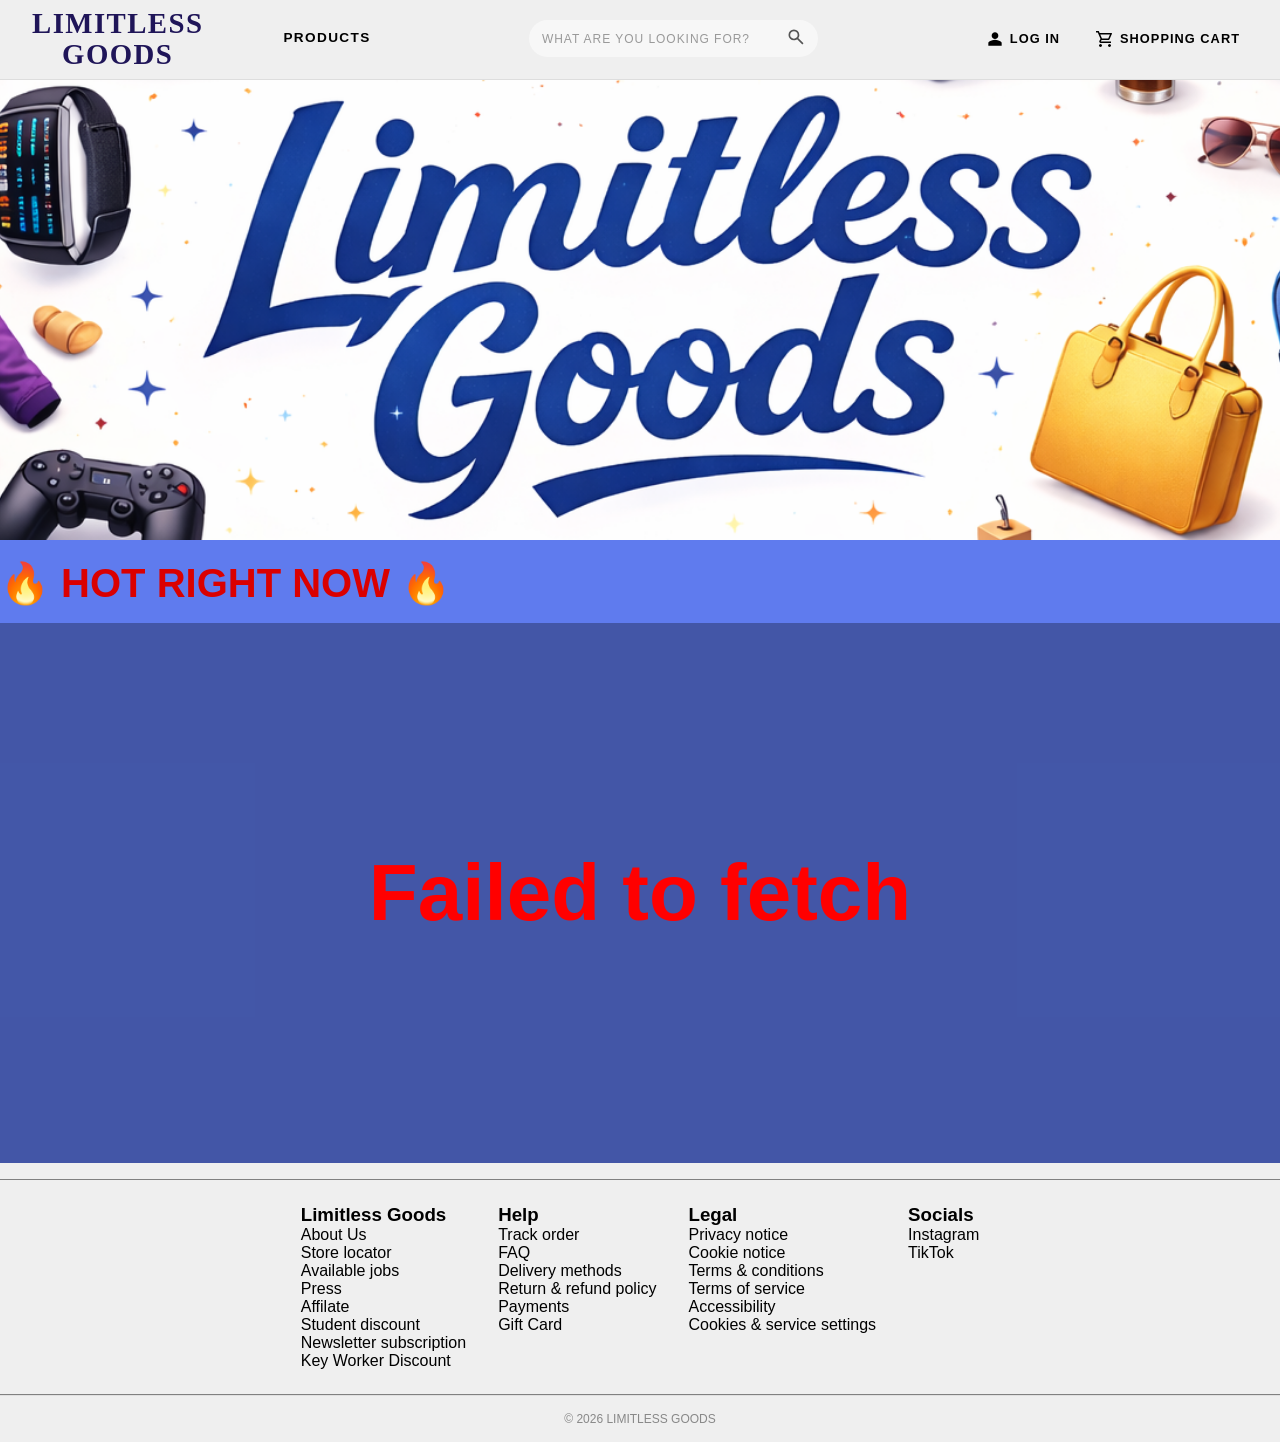
==== commit b1235cdb: "Added error handling for api" ====
--- a/pages/index.html
+++ b/pages/index.html
@@ -64,7 +64,7 @@
 
     <main>
         <img id="heroImg" src="../images/Gränslösa varor i fokus.png" />
-        <h2>🔥 HOT RIGHT NOW 🔥</h2>
+        <h2 id="hot-right-now-h2">🔥 HOT RIGHT NOW 🔥</h2>
         <section id="wearityourway">
             <button class="previous-btn">←</button>
             <div class="flex-item"></div>
--- a/styles/index.css
+++ b/styles/index.css
@@ -46,11 +46,23 @@
     display: flex;
 }
 
+main {
+    background-color: rgba(67, 101, 239, 0.834);
+}
+
+.errorMsg {
+    color: red;
+    font-size: 5rem;
+    display: flex;
+    justify-content: center;
+    align-items: center;
+}
+
 #wearityourway {
     display: flex;
     justify-content: space-evenly;
     align-items: center;
-    background-color: black;
+    background-color: rgba(0, 0, 0, 0.298);
     padding: 2rem;
     gap: 5rem;
     min-height: 60vh;
@@ -63,12 +75,10 @@
     display: flex;
     justify-content: center;
     align-items: center;
-
     font-size: 3rem;
     border: none;
     color: white;
     height: 100%;
-
     background: rgba(255, 255, 255, 0.1);
     border-radius: 50%;
     padding: 10px;
@@ -163,5 +173,7 @@
         font-size: 1.7rem;
     }
 
-
+    .errorMsg {
+        font-size: 3rem;
+    }
 }
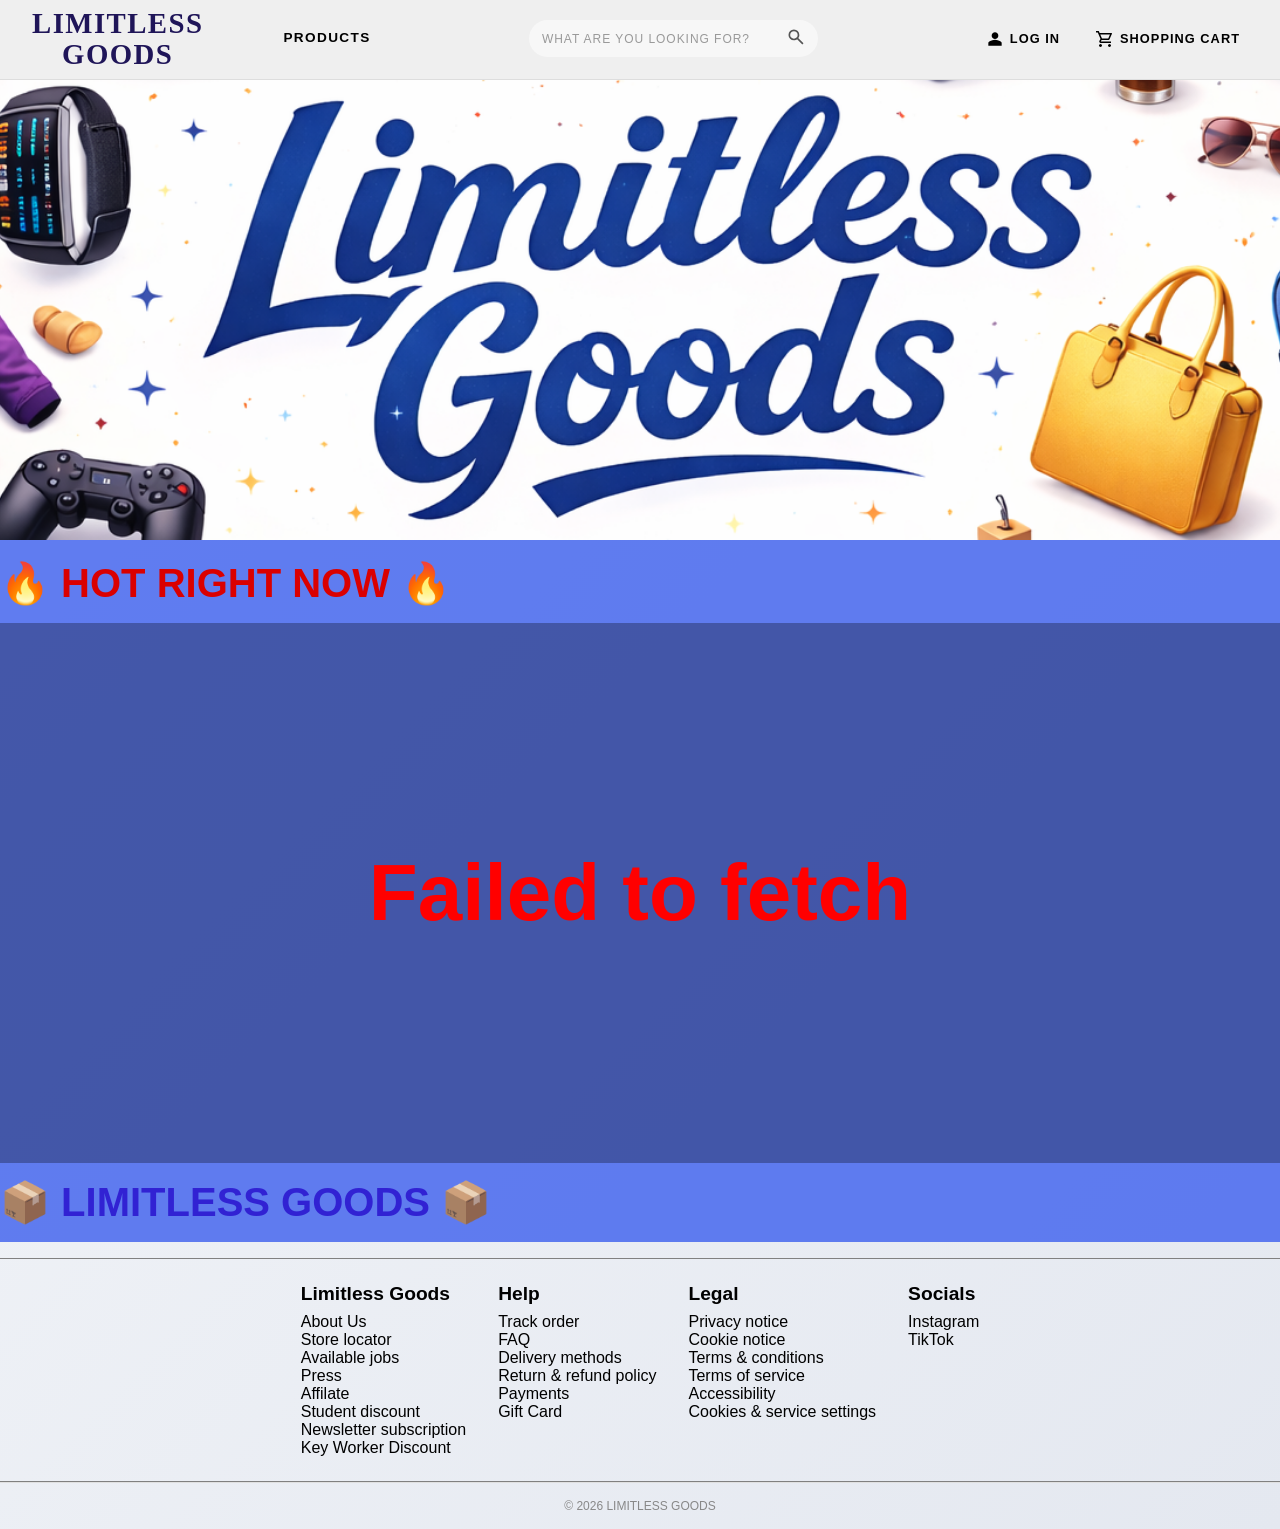
==== commit 7b374c66: "addded styling for all pages and error handeling for if api has no content" ====
--- a/pages/index.html
+++ b/pages/index.html
@@ -73,11 +73,12 @@
             <div class="flex-item"></div>
             <button class="next-btn">→</button>
         </section>
+        <h2 id="limitless-goods-h2">📦 LIMITLESS GOODS 📦</h2>
     </main>
 
     <footer>
         <ul class="footer-ul">
-            <h3>Limitless Goods</h3>
+            <li class="footer-heading">Limitless Goods</li>
             <li>About Us</li>
             <li>Store locator</li>
             <li>Available jobs</li>
@@ -88,7 +89,7 @@
             <li>Key Worker Discount</li>
         </ul>
         <ul class="footer-ul">
-            <h3>Help</h3>
+            <li class="footer-heading">Help</li>
             <li>Track order</li>
             <li>FAQ</li>
             <li>Delivery methods</li>
@@ -97,7 +98,7 @@
             <li>Gift Card</li>
         </ul>
         <ul class="footer-ul">
-            <h3>Legal</h3>
+            <li class="footer-heading">Legal</li>
             <li>Privacy notice</li>
             <li>Cookie notice</li>
             <li>Terms & conditions</li>
@@ -106,7 +107,7 @@
             <li>Cookies & service settings</li>
         </ul>
         <ul class="footer-ul">
-            <h3>Socials</h3>
+            <li class="footer-heading">Socials</li>
             <li>Instagram</li>
             <li>TikTok</li>
         </ul>
--- a/styles/index.css
+++ b/styles/index.css
@@ -2,11 +2,6 @@
     box-sizing: border-box;
     margin: 0;
     padding: 0;
-}
-
-:root {
-    --navbar-color: #EFEFEF;
-    --text-color: #000000;
 }
 
 header {
@@ -22,12 +17,18 @@
     color: rgb(218, 0, 0);
 }
 
+#limitless-goods-h2 {
+    color: rgba(43, 22, 207, 0.877);
+    padding-bottom: 1rem;
+    margin-bottom: 0;
+}
+
 body {
     margin: 0;
     padding: 0;
     font-family: 'Arial', sans-serif;
-    background-color: #EFEFEF;
-    color: var(--text-color);
+    background: linear-gradient(135deg, #f5f7fa, #e4e8f0);
+    color: black;
 }
 
 
@@ -83,7 +84,6 @@
     border-radius: 50%;
     padding: 10px;
     backdrop-filter: blur(5px);
-
     transition: all 0.3s ease;
 }
 
@@ -100,12 +100,26 @@
     flex-direction: column;
     overflow: hidden;
     max-width: 300px;
+    transition: transform 0.3s ease, box-shadow 0.3s ease;
+    cursor: pointer;
+    padding: 10px;
+}
+
+.flex-item:hover {
+    transform: translateY(-8px) scale(1.03);
+    box-shadow: 0 12px 20px rgba(0, 0, 0, 0.2);
+    border-radius: 20px;
 }
 
 .flex-item img {
     height: 100%;
     width: 100%;
     object-fit: contain;
+    transition: transform 0.3s ease;
+}
+
+.flex-item:hover img {
+    transform: scale(1.1);
 }
 
 .product-title {
@@ -161,18 +175,30 @@
     #wearityouway {
         overflow-x: auto;
         scroll-snap-type: x mandatory;
-        justify-content: flex-start;
+        justify-content: center;
     }
 
     .flex-item {
-        min-width: 80%;
+        min-width: 70%;
         scroll-snap-type: center;
-    }
+        order: 1;
+
+    }
+
+    .next-btn,
+    .previous-btn {
+        order: 0;
+    }
+
 
     main h2 {
         font-size: 1.7rem;
     }
 
+    #limitless-goods-h2 {
+        font-size: 1.5rem;
+    }
+
     .errorMsg {
         font-size: 3rem;
     }
--- a/styles/footer.css
+++ b/styles/footer.css
@@ -8,6 +8,7 @@
     padding: 1.5rem;
 }
 
+
 #page-bottom {
     text-align: center;
     padding: 1rem;
@@ -15,6 +16,20 @@
     color: #888;
     font-family: Arial, sans-serif;
     border-top: 1px solid #e0e0e0;
+}
+
+body {
+    margin: 0;
+    padding: 0;
+    font-family: 'Arial', sans-serif;
+    background-color: #EFEFEF;
+    color: black;
+}
+
+.footer-heading {
+    font-weight: bold;
+    font-size: 1.2rem;
+    margin-bottom: 0.5rem;
 }
 
 .footer-ul {
@@ -34,4 +49,15 @@
     }
 }
 
-@media (max-width: 480px) {}+@media (max-width: 480px) {
+    footer {
+        display: flex;
+        align-items: center;
+
+    }
+
+    .footer-ul {
+        text-align: center;
+        padding: 0;
+    }
+}
